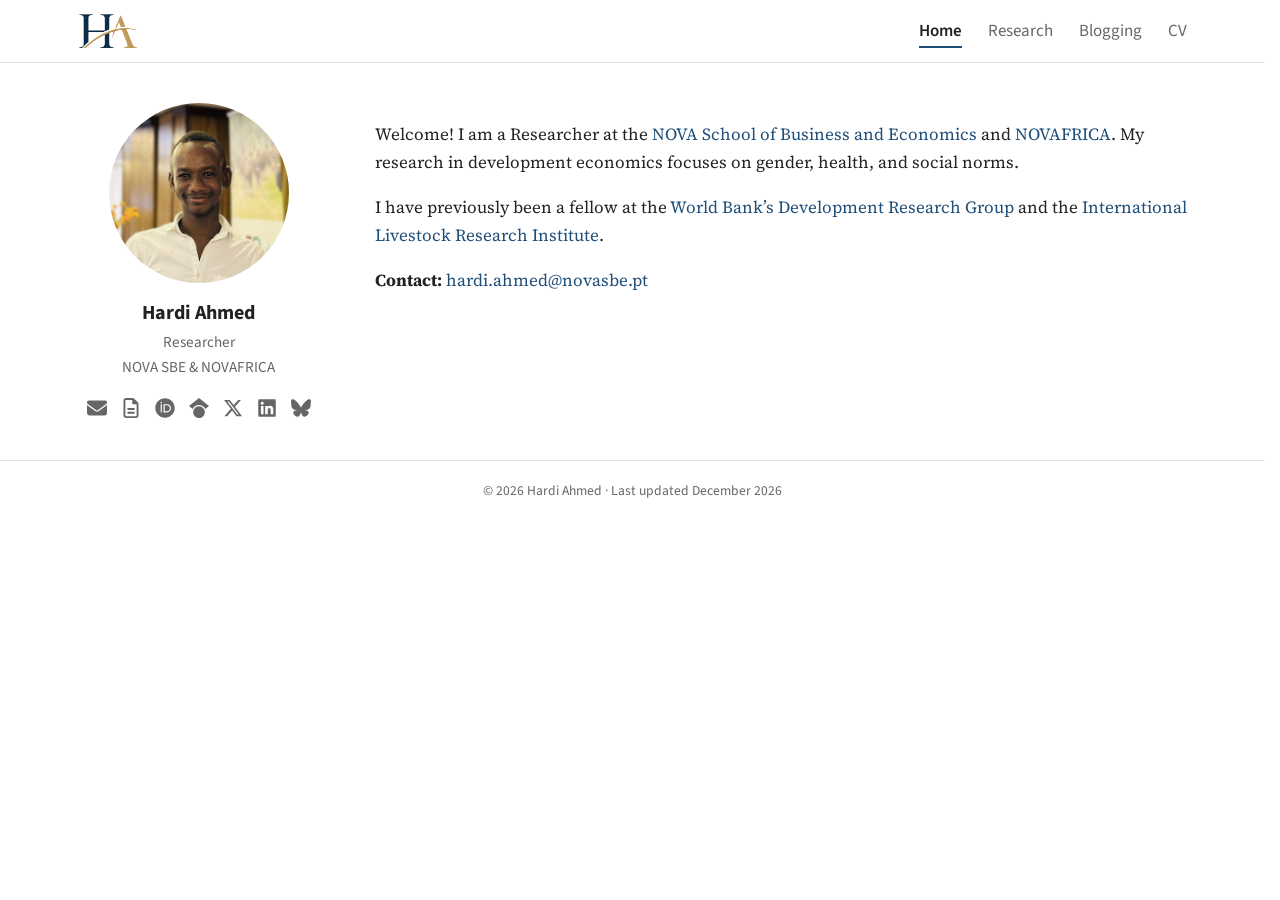
==== index.html @ 71d8009c "HA monogram in top bar, last-updated footer, blog dates, PDF labels Co-Authored-By: Claude Opus 5.5 " ====
<!doctype html>
<html lang="en">
<head>
<meta charset="utf-8">
<meta name="viewport" content="width=device-width, initial-scale=1">
<title>Hardi Ahmed</title>
<meta name="description" content="Hardi Ahmed, development economist working on health, social norms and gender.">
<link rel="stylesheet" href="https://fonts.googleapis.com/css2?family=Source+Sans+3:wght@400;600&family=Source+Serif+4:ital,wght@0,400;0,600;1,400&display=swap">
<link rel="canonical" href="https://hardiahmedd.github.io/">
<meta property="og:type" content="profile">
<meta property="og:title" content="Hardi Ahmed">
<meta property="og:description" content="Hardi Ahmed, development economist at NOVA School of Business and Economics and NOVAFRICA, working on gender, health and social norms.">
<meta property="og:url" content="https://hardiahmedd.github.io/">
<meta property="og:image" content="https://hardiahmedd.github.io/photo.jpg">
<meta name="twitter:card" content="summary">
<script type="application/ld+json">
{
 "@context": "https://schema.org",
 "@type": "Person",
 "name": "Hardi Ahmed",
 "url": "https://hardiahmedd.github.io/",
 "image": "https://hardiahmedd.github.io/photo.jpg",
 "jobTitle": "Researcher",
 "email": "mailto:hardi.ahmed@novasbe.pt",
 "affiliation": [
  {
   "@type": "Organization",
   "name": "NOVA School of Business and Economics",
   "url": "https://www.novasbe.unl.pt/en/"
  },
  {
   "@type": "Organization",
   "name": "NOVAFRICA",
   "url": "https://novafrica.org/"
  }
 ],
 "alumniOf": [
  {
   "@type": "CollegeOrUniversity",
   "name": "University of Alicante"
  },
  {
   "@type": "CollegeOrUniversity",
   "name": "Kwame Nkrumah University of Science and Technology"
  }
 ],
 "knowsAbout": [
  "Development Economics",
  "Gender",
  "Health",
  "Social Norms",
  "Religion",
  "Sub-Saharan Africa"
 ],
 "sameAs": [
  "https://orcid.org/0009-0000-7778-9319",
  "https://scholar.google.com/citations?user=8W25XsoAAAAJ",
  "https://www.linkedin.com/in/hardi-ahmed-753b75182",
  "https://www.cienciavitae.pt/421F-DEBE-065C",
  "https://x.com/ahmedhardi94",
  "https://bsky.app/profile/hardiahmed.bsky.social"
 ]
}
</script>
<link rel="icon" href="favicon.ico" sizes="any">
<link rel="icon" type="image/png" sizes="192x192" href="favicon-192.png">
<link rel="apple-touch-icon" href="apple-touch-icon.png">
<link rel="stylesheet" href="style.css?v=24">
</head>
<body>
<header class="masthead"><div class="inner">
  <a class="site-name" href="index.html"><img src="ha-mark.png" alt="Hardi Ahmed, home" width="58" height="34"></a>
  <button class="menu-btn" type="button" aria-label="Menu" aria-expanded="false" onclick="this.setAttribute('aria-expanded', this.parentNode.classList.toggle('open'))">&#9776;</button>
  <nav>
    <a href="index.html" aria-current="page">Home</a>
    <a href="research.html">Research</a>
    <a href="blogposts.html">Blogging</a>
    <a href="cv.pdf">CV</a>
  </nav>
</div></header>

<div class="layout">
  <aside class="profile">
    <img src="photo.jpg?v=3" alt="Portrait of Hardi Ahmed">
    <h2>Hardi Ahmed</h2>
    <p>Researcher</p>
    <p>NOVA SBE &amp; NOVAFRICA</p>
    <!-- Icons: Font Awesome Free 6.7.2, CC BY 4.0 -->
    <ul>
      <li><a href="mailto:hardi.ahmed@novasbe.pt" title="Email"><svg class="ic" viewBox="0 0 512 512" aria-hidden="true"><path d="M48 64C21.5 64 0 85.5 0 112c0 15.1 7.1 29.3 19.2 38.4L236.8 313.6c11.4 8.5 27 8.5 38.4 0L492.8 150.4c12.1-9.1 19.2-23.3 19.2-38.4c0-26.5-21.5-48-48-48L48 64zM0 176L0 384c0 35.3 28.7 64 64 64l384 0c35.3 0 64-28.7 64-64l0-208L294.4 339.2c-22.8 17.1-54 17.1-76.8 0L0 176z"/></svg><span class="lbl">Email</span></a></li>
      <li><a href="cv.pdf" title="CV"><svg class="ic" viewBox="0 0 384 512" aria-hidden="true"><path d="M64 464c-8.8 0-16-7.2-16-16L48 64c0-8.8 7.2-16 16-16l160 0 0 80c0 17.7 14.3 32 32 32l80 0 0 288c0 8.8-7.2 16-16 16L64 464zM64 0C28.7 0 0 28.7 0 64L0 448c0 35.3 28.7 64 64 64l256 0c35.3 0 64-28.7 64-64l0-293.5c0-17-6.7-33.3-18.7-45.3L274.7 18.7C262.7 6.7 246.5 0 229.5 0L64 0zm56 256c-13.3 0-24 10.7-24 24s10.7 24 24 24l144 0c13.3 0 24-10.7 24-24s-10.7-24-24-24l-144 0zm0 96c-13.3 0-24 10.7-24 24s10.7 24 24 24l144 0c13.3 0 24-10.7 24-24s-10.7-24-24-24l-144 0z"/></svg><span class="lbl">CV</span></a></li>
      <li><a href="https://orcid.org/0009-0000-7778-9319" title="ORCID"><svg class="ic" viewBox="0 0 512 512" aria-hidden="true"><path d="M294.75 188.19h-45.92V342h47.47c67.62 0 83.12-51.34 83.12-76.91 0-41.64-26.54-76.9-84.67-76.9zM256 8C119 8 8 119 8 256s111 248 248 248 248-111 248-248S393 8 256 8zm-80.79 360.76h-29.84v-207.5h29.84zm-14.92-231.14a19.57 19.57 0 1 1 19.57-19.57 19.64 19.64 0 0 1-19.57 19.57zM300 369h-81V161.26h80.6c76.73 0 110.44 54.83 110.44 103.85C410 318.39 368.38 369 300 369z"/></svg><span class="lbl">ORCID</span></a></li>
      <li><a href="https://scholar.google.com/citations?user=8W25XsoAAAAJ" title="Google Scholar"><svg class="ic" viewBox="0 0 512 512" aria-hidden="true"><path d="M390.9 298.5c0 0 0 .1 .1 .1c9.2 19.4 14.4 41.1 14.4 64C405.3 445.1 338.5 512 256 512s-149.3-66.9-149.3-149.3c0-22.9 5.2-44.6 14.4-64h0c1.7-3.6 3.6-7.2 5.6-10.7c4.4-7.6 9.4-14.7 15-21.3c27.4-32.6 68.5-53.3 114.4-53.3c33.6 0 64.6 11.1 89.6 29.9c9.1 6.9 17.4 14.7 24.8 23.5c5.6 6.6 10.6 13.8 15 21.3c2 3.4 3.8 7 5.5 10.5zm26.4-18.8c-30.1-58.4-91-98.4-161.3-98.4s-131.2 40-161.3 98.4L0 202.7 256 0 512 202.7l-94.7 77.1z"/></svg><span class="lbl">Google Scholar</span></a></li>
      <li><a href="https://x.com/ahmedhardi94" title="X"><svg class="ic" viewBox="0 0 512 512" aria-hidden="true"><path d="M389.2 48h70.6L305.6 224.2 487 464H345L233.7 318.6 106.5 464H35.8L200.7 275.5 26.8 48H172.4L272.9 180.9 389.2 48zM364.4 421.8h39.1L151.1 88h-42L364.4 421.8z"/></svg><span class="lbl">X</span></a></li>
      <li><a href="https://linkedin.com/in/hardi-ahmed-753b75182" title="LinkedIn"><svg class="ic" viewBox="0 0 448 512" aria-hidden="true"><path d="M416 32H31.9C14.3 32 0 46.5 0 64.3v383.4C0 465.5 14.3 480 31.9 480H416c17.6 0 32-14.5 32-32.3V64.3c0-17.8-14.4-32.3-32-32.3zM135.4 416H69V202.2h66.5V416zm-33.2-243c-21.3 0-38.5-17.3-38.5-38.5S80.9 96 102.2 96c21.2 0 38.5 17.3 38.5 38.5 0 21.3-17.2 38.5-38.5 38.5zm282.1 243h-66.4V312c0-24.8-.5-56.7-34.5-56.7-34.6 0-39.9 27-39.9 54.9V416h-66.4V202.2h63.7v29.2h.9c8.9-16.8 30.6-34.5 62.9-34.5 67.2 0 79.7 44.3 79.7 101.9V416z"/></svg><span class="lbl">LinkedIn</span></a></li>
      <li><a href="https://bsky.app/profile/hardiahmed.bsky.social" title="Bluesky"><svg class="ic" viewBox="0 0 512 512" aria-hidden="true"><path d="M111.8 62.2C170.2 105.9 233 194.7 256 242.4c23-47.6 85.8-136.4 144.2-180.2c42.1-31.6 110.3-56 110.3 21.8c0 15.5-8.9 130.5-14.1 149.2C478.2 298 412 314.6 353.1 304.5c102.9 17.5 129.1 75.5 72.5 133.5c-107.4 110.2-154.3-27.6-166.3-62.9l0 0c-1.7-4.9-2.6-7.8-3.3-7.8s-1.6 3-3.3 7.8l0 0c-12 35.3-59 173.1-166.3 62.9c-56.5-58-30.4-116 72.5-133.5C100 314.6 33.8 298 15.7 233.1C10.4 214.4 1.5 99.4 1.5 83.9c0-77.8 68.2-53.4 110.3-21.8z"/></svg><span class="lbl">Bluesky</span></a></li>
    </ul>
  </aside>

  <main>
    <h1 class="sr-only">Hardi Ahmed</h1>
    <p>Welcome! I am a Researcher at the <a href="https://www.novasbe.unl.pt/en/">NOVA School of Business and Economics</a> and <a href="https://novafrica.org/">NOVAFRICA</a>. My research in development economics focuses on gender, health, and social norms.</p>
    <p>I have previously been a fellow at the <a href="https://www.worldbank.org/en/about/unit/unit-dec">World Bank’s Development Research Group</a> and the <a href="https://www.ilri.org/">International Livestock Research Institute</a>.</p>
    <p><b>Contact:</b> <a href="mailto:hardi.ahmed@novasbe.pt">hardi.ahmed@novasbe.pt</a></p>
  </main>
</div>

<footer>© 2026 Hardi Ahmed · Last updated <span id="updated">November 2026</span></footer>
<script>(function(){var d=new Date(document.lastModified);if(!isNaN(d)&&d.getFullYear()>2025)document.getElementById("updated").textContent=d.toLocaleDateString("en-GB",{month:"long",year:"numeric"});})();</script>
<script data-goatcounter="https://hardiahmedd.goatcounter.com/count" async src="https://gc.zgo.at/count.js"></script>
</body>
</html>
---- style.css ----
:root { --text:#222; --muted:#666; --accent:#1f4e79; --rule:#e3e3e3; --bg:#fff; --head: 63px; --h1: 93px; }
* { box-sizing: border-box; }
/* always reserve the scrollbar's width, so the layout doesn't shift between short and long pages */
html { scrollbar-gutter: stable; }
body { margin: 0; background: var(--bg); color: var(--text);
       font: 17px/1.65 "Source Serif 4", Georgia, serif; }
a { color: var(--accent); text-decoration: none; }
a:hover { text-decoration: underline; }
.sans { font-family: "Source Sans 3", "Helvetica Neue", Arial, sans-serif; }

/* top bar */
.masthead { border-bottom: 1px solid var(--rule); position: sticky; top: 0; z-index: 10; background: var(--bg); }
.masthead .inner { max-width: 1140px; margin: 0 auto; padding: 14px 16px; min-height: calc(var(--head) - 1px); box-sizing: border-box;
                   display: flex; align-items: center; justify-content: space-between; flex-wrap: wrap; gap: 8px; }
.site-name { font-family: "Source Sans 3", sans-serif; font-size: 1.3rem; font-weight: 600; color: var(--text); line-height: 34px; }
.site-name img { display: block; height: 34px; width: auto; }
.masthead nav a { font-family: "Source Sans 3", sans-serif; color: var(--muted); margin-left: 22px; }
.masthead nav a:first-child { margin-left: 0; }
.masthead nav a[aria-current] { color: var(--text); font-weight: 600; border-bottom: 2px solid var(--accent); padding-bottom: 3px; }

/* sidebar + content */
.layout { max-width: 1140px; margin: 0 auto; padding: 0 16px 40px; display: grid;
          grid-template-columns: 240px 1fr; gap: 56px; align-items: start; }
.profile { font-family: "Source Sans 3", sans-serif; font-size: .95rem; text-align: center; position: sticky; top: var(--head); padding-top: 40px; }
.profile img { width: 180px; max-width: 100%; aspect-ratio: 1; object-fit: cover; border-radius: 50%; display: block; margin: 0 auto; }
.profile h2 { font-size: 1.25rem; margin: 14px 0 2px; }
.profile p { margin: 0 0 4px; color: var(--muted); line-height: 1.4; }
.profile ul { list-style: none; padding: 0; margin: 16px 0 0; display: flex; flex-wrap: wrap; justify-content: center; gap: 12px 14px; }
.profile li { margin: 0; }
.profile li a { color: var(--text); }
.profile li a:hover { color: var(--accent); }
.profile .ic { width: 20px; height: 20px; vertical-align: middle; fill: var(--muted); }
.profile a:hover .ic { fill: var(--accent); }
.profile .lbl { position: absolute; width: 1px; height: 1px; overflow: hidden; clip: rect(0 0 0 0); white-space: nowrap; }

main { min-width: 0; padding-top: 40px; }
main h1 { font-size: 1.7rem; font-weight: 600; margin: -40px 0 18px; position: sticky; top: var(--head); z-index: 5;
          background: var(--bg); padding: 40px 0 8px; box-shadow: 0 -24px 0 var(--bg);
          height: var(--h1); box-sizing: border-box; line-height: 45px; }
main h1:has(+ section) { margin-bottom: 0; }
main h1:has(+ section)::after { display: none; }
/* soft fade under the pinned heading so text slides under it instead of being cut in half */
main h1::after { content: ""; position: absolute; left: 0; right: 0; top: 100%; height: 18px;
                 background: linear-gradient(var(--bg), rgba(255,255,255,0)); pointer-events: none; }
main h2 { font-size: 1.3rem; font-weight: 600; margin: 40px 0 16px; padding: 6px 0; border-bottom: 1px solid var(--rule);
          position: sticky; top: calc(var(--head) + var(--h1)); z-index: 4; background: var(--bg); }
main h2::after { content: ""; position: absolute; left: 0; right: 0; top: calc(100% + 1px); height: 18px;
                 background: linear-gradient(var(--bg), rgba(255,255,255,0)); pointer-events: none; }
main h1 + section > h2 { margin-top: 0; }

/* papers */
.paper { margin-bottom: 26px; position: relative; z-index: 0; }
.paper h3 { font-size: 1.05rem; margin: 0; }
.paper .meta { color: var(--muted); margin: 2px 0 0; }
.paper .tags { margin: 2px 0 0; font: .85rem "Source Sans 3", sans-serif; color: var(--muted); }
.paper details { margin-top: 4px; }
.paper summary { cursor: pointer; color: var(--accent); font-family: "Source Sans 3", sans-serif; font-size: .9rem; list-style: none; }
/* plain-text triangle instead of the browser's built-in marker (Safari draws that one above pinned headings) */
.paper summary::-webkit-details-marker { display: none; }
.paper summary::before { content: "\25B8"; display: inline-block; width: 1em; }
.paper details[open] > summary::before { content: "\25BE"; }
.paper details p { margin: 8px 0 0; font-size: .95rem; }

.pdf-tag { font: 600 .68rem "Source Sans 3", sans-serif; letter-spacing: .04em; color: var(--muted);
           border: 1px solid var(--rule); border-radius: 3px; padding: 1px 5px; margin-left: 6px; vertical-align: 2px; }

/* blog */
.post { display: grid; grid-template-columns: 200px 1fr; gap: 20px; align-items: center; margin-bottom: 28px; }
.post img { width: 100%; aspect-ratio: 16/9; object-fit: cover; border-radius: 4px; display: block; }
.post h3 { margin: 0; font-size: 1.05rem; }
.post p { margin: 2px 0 0; color: var(--muted); }

.menu-btn { display: none; }

footer { border-top: 1px solid var(--rule); text-align: center; color: var(--muted);
         font: .85rem "Source Sans 3", sans-serif; padding: 20px 16px 32px; }

@media (max-width: 760px) {
  :root { --head: 55px; --h1: 54px; }
  .masthead .inner { flex-wrap: wrap; align-items: center; gap: 0; padding: 10px 16px; }
  .menu-btn { display: block; margin-left: auto; background: none; border: 0; padding: 4px 2px;
              font-size: 1.5rem; line-height: 1; color: var(--text); cursor: pointer; }
  .masthead nav { display: none; width: 100%; flex-direction: column; padding-top: 6px; }
  .masthead .open nav { display: flex; }
  .masthead nav a, .masthead nav a[aria-current] { margin-left: 0; padding: 10px 0; border-top: 1px solid var(--rule); border-bottom: 0; }
  .layout { grid-template-columns: 1fr; gap: 20px; padding: 20px 16px 32px; }
  .profile { text-align: center; position: static; padding-top: 0; }
  main { padding-top: 0; }
  main h1 { margin: 0 0 18px; padding: 8px 0; line-height: 38px; }
  .profile img { max-width: 120px; margin: 0 auto; border-radius: 50%; aspect-ratio: 1; object-fit: cover; }
  .profile h2 { margin-top: 10px; }
  .profile ul { gap: 18px; margin-top: 12px; }
  .profile .ic { width: 22px; height: 22px; }
  main h1 { font-size: 1.45rem; }
  main h2 { margin-top: 28px; }
  .post { grid-template-columns: 1fr; gap: 10px; }
}

.sr-only { position: absolute; width: 1px; height: 1px; overflow: hidden; clip: rect(0 0 0 0); white-space: nowrap; }
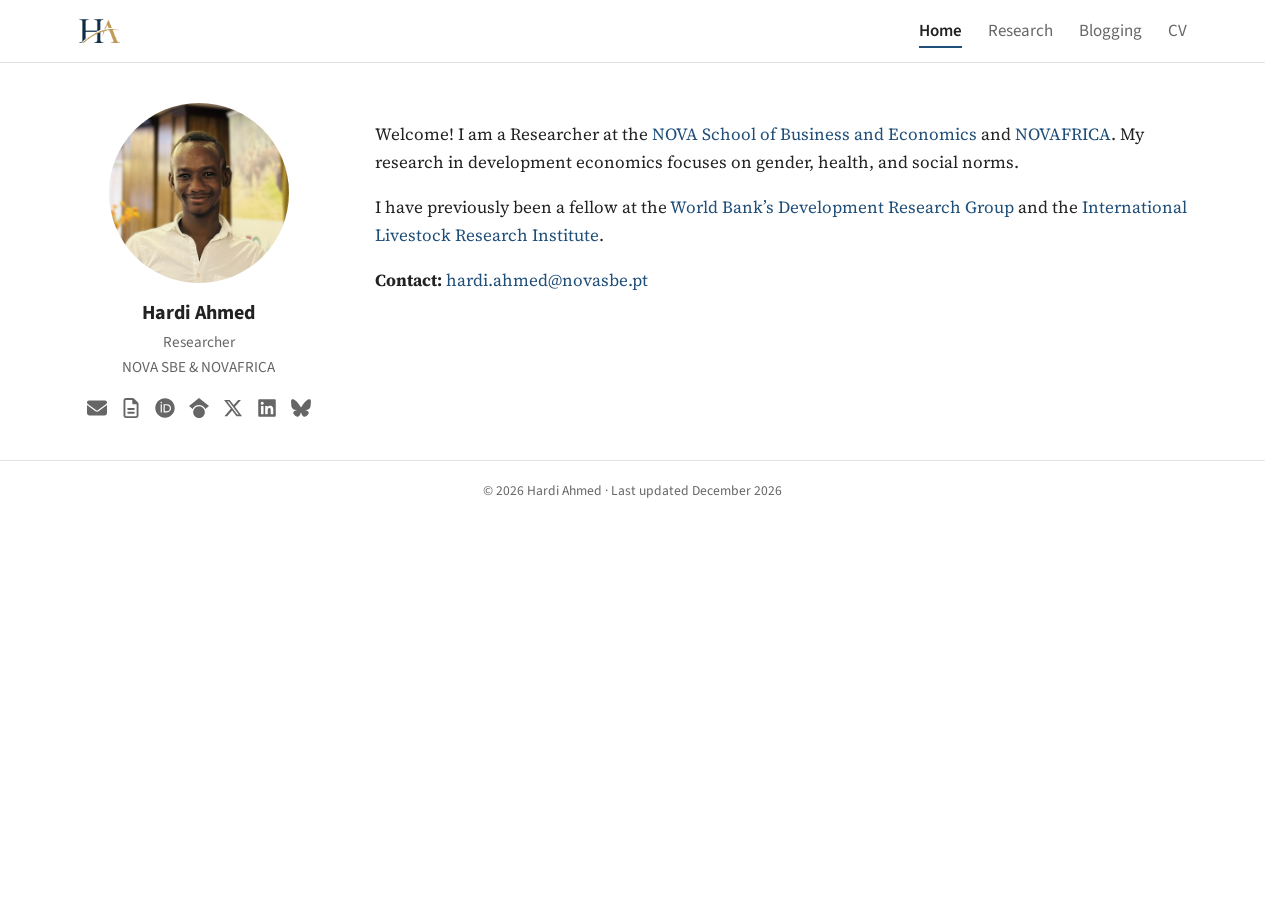
==== commit eb83c7e2: "Smaller HA monogram in the top bar Co-Authored-By: Claude Opus 5.5 <noreply@anthropic.com>" ====
--- a/index.html
+++ b/index.html
@@ -65,11 +65,11 @@
 <link rel="icon" href="favicon.ico" sizes="any">
 <link rel="icon" type="image/png" sizes="192x192" href="favicon-192.png">
 <link rel="apple-touch-icon" href="apple-touch-icon.png">
-<link rel="stylesheet" href="style.css?v=24">
+<link rel="stylesheet" href="style.css?v=25">
 </head>
 <body>
 <header class="masthead"><div class="inner">
-  <a class="site-name" href="index.html"><img src="ha-mark.png" alt="Hardi Ahmed, home" width="58" height="34"></a>
+  <a class="site-name" href="index.html"><img src="ha-mark.png" alt="Hardi Ahmed, home" width="41" height="24"></a>
   <button class="menu-btn" type="button" aria-label="Menu" aria-expanded="false" onclick="this.setAttribute('aria-expanded', this.parentNode.classList.toggle('open'))">&#9776;</button>
   <nav>
     <a href="index.html" aria-current="page">Home</a>
--- a/style.css
+++ b/style.css
@@ -13,7 +13,8 @@
 .masthead .inner { max-width: 1140px; margin: 0 auto; padding: 14px 16px; min-height: calc(var(--head) - 1px); box-sizing: border-box;
                    display: flex; align-items: center; justify-content: space-between; flex-wrap: wrap; gap: 8px; }
 .site-name { font-family: "Source Sans 3", sans-serif; font-size: 1.3rem; font-weight: 600; color: var(--text); line-height: 34px; }
-.site-name img { display: block; height: 34px; width: auto; }
+.site-name { display: flex; align-items: center; height: 34px; }
+.site-name img { display: block; height: 24px; width: auto; }
 .masthead nav a { font-family: "Source Sans 3", sans-serif; color: var(--muted); margin-left: 22px; }
 .masthead nav a:first-child { margin-left: 0; }
 .masthead nav a[aria-current] { color: var(--text); font-weight: 600; border-bottom: 2px solid var(--accent); padding-bottom: 3px; }
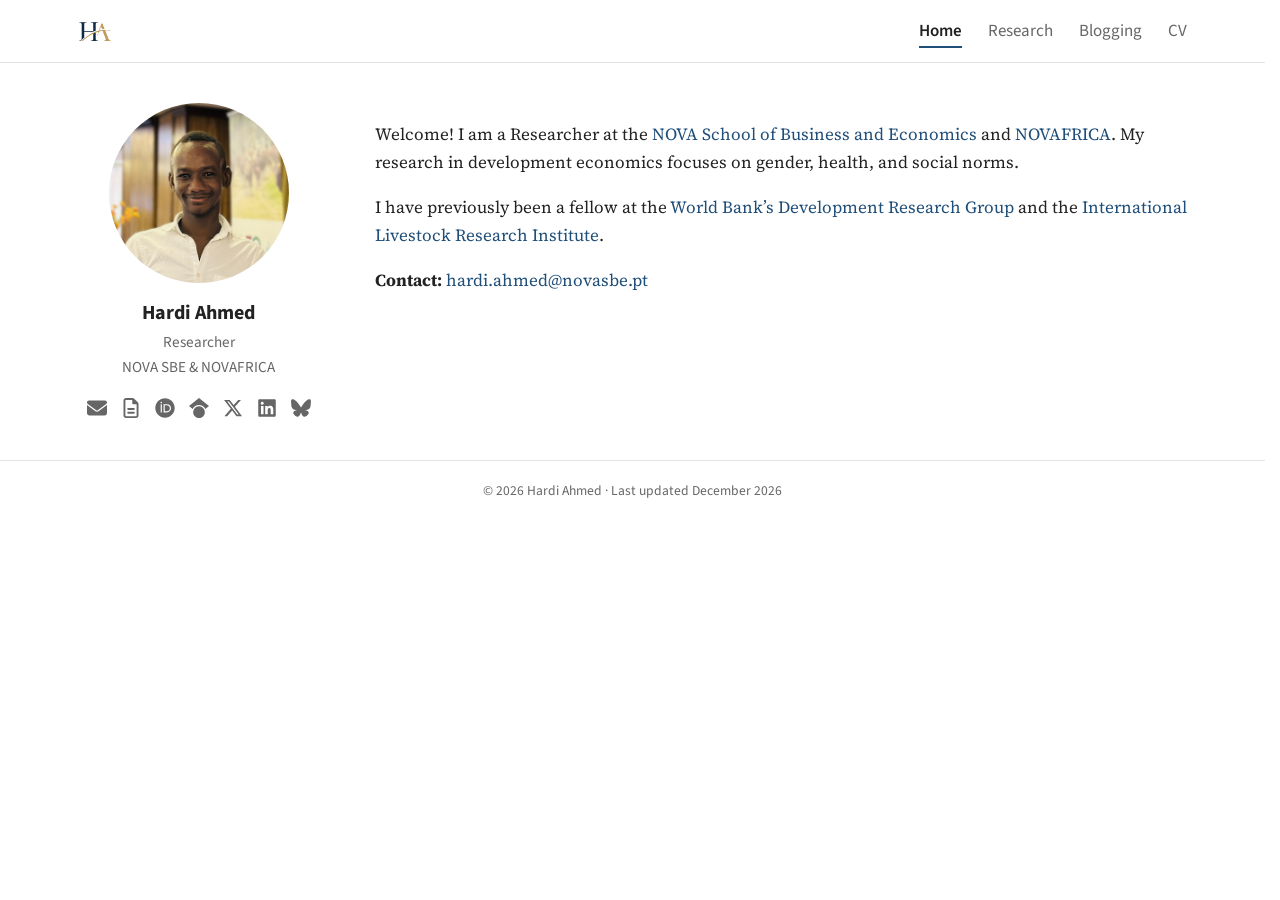
==== commit 4d50f3e0: "Smaller HA monogram (19px) Co-Authored-By: Claude Opus 5.5 <noreply@anthropic.com>" ====
--- a/index.html
+++ b/index.html
@@ -65,11 +65,11 @@
 <link rel="icon" href="favicon.ico" sizes="any">
 <link rel="icon" type="image/png" sizes="192x192" href="favicon-192.png">
 <link rel="apple-touch-icon" href="apple-touch-icon.png">
-<link rel="stylesheet" href="style.css?v=25">
+<link rel="stylesheet" href="style.css?v=26">
 </head>
 <body>
 <header class="masthead"><div class="inner">
-  <a class="site-name" href="index.html"><img src="ha-mark.png" alt="Hardi Ahmed, home" width="41" height="24"></a>
+  <a class="site-name" href="index.html"><img src="ha-mark.png" alt="Hardi Ahmed, home" width="33" height="19"></a>
   <button class="menu-btn" type="button" aria-label="Menu" aria-expanded="false" onclick="this.setAttribute('aria-expanded', this.parentNode.classList.toggle('open'))">&#9776;</button>
   <nav>
     <a href="index.html" aria-current="page">Home</a>
--- a/style.css
+++ b/style.css
@@ -14,7 +14,7 @@
                    display: flex; align-items: center; justify-content: space-between; flex-wrap: wrap; gap: 8px; }
 .site-name { font-family: "Source Sans 3", sans-serif; font-size: 1.3rem; font-weight: 600; color: var(--text); line-height: 34px; }
 .site-name { display: flex; align-items: center; height: 34px; }
-.site-name img { display: block; height: 24px; width: auto; }
+.site-name img { display: block; height: 19px; width: auto; }
 .masthead nav a { font-family: "Source Sans 3", sans-serif; color: var(--muted); margin-left: 22px; }
 .masthead nav a:first-child { margin-left: 0; }
 .masthead nav a[aria-current] { color: var(--text); font-weight: 600; border-bottom: 2px solid var(--accent); padding-bottom: 3px; }
